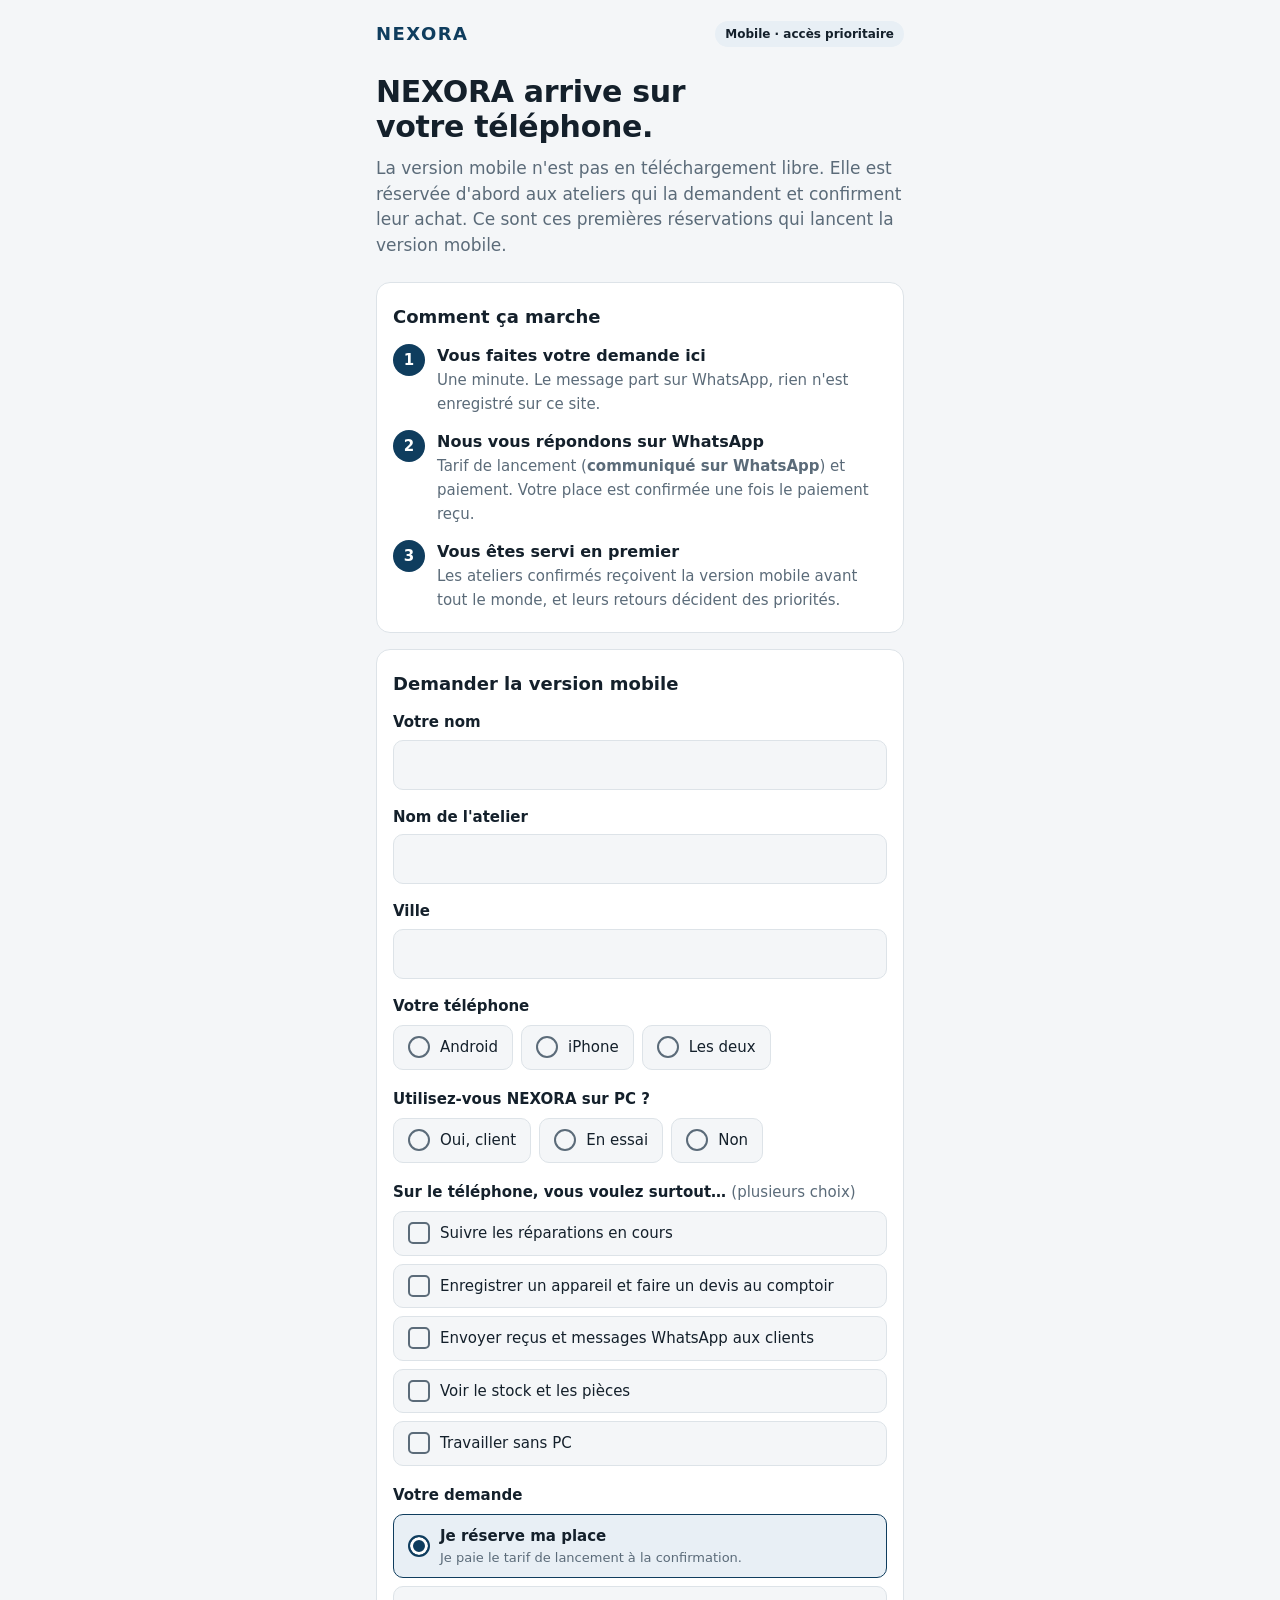
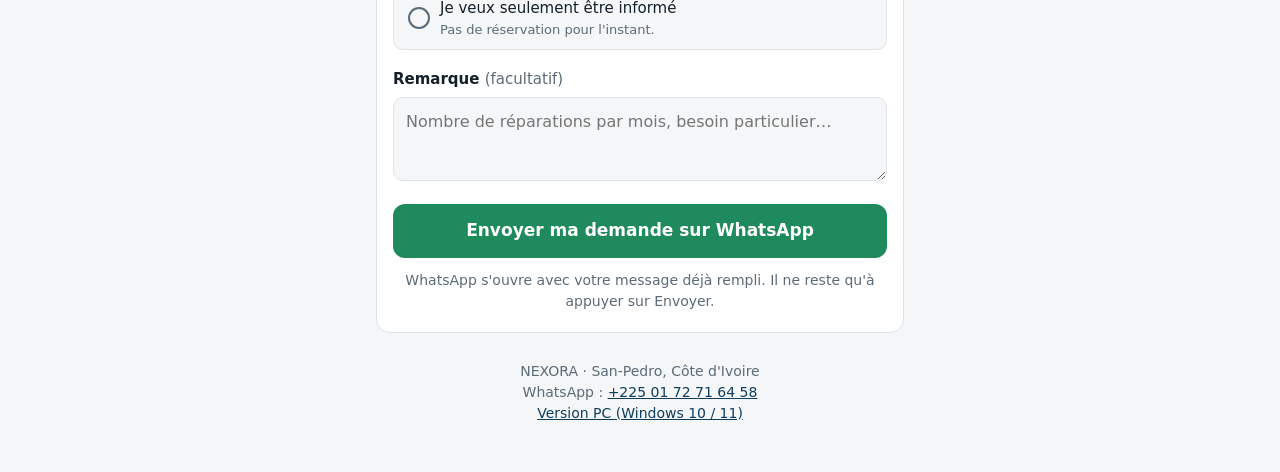
==== mobile/index.html @ f1f53c20 "Ajoute la page de demande « NEXORA Mobile » (accès prioritaire) Page mobile (mobile/index.html) où l" ====
<!doctype html>
<html lang="fr">
<head>
<meta charset="utf-8">
<meta name="viewport" content="width=device-width, initial-scale=1, viewport-fit=cover">
<title>NEXORA Mobile</title>
<meta name="description" content="NEXORA arrive sur téléphone. Réservé d'abord aux ateliers qui en font la demande : réservez votre accès prioritaire sur WhatsApp.">
<meta name="theme-color" content="#0f3d5e">
<style>
  :root {
    --bg: #f4f6f8;
    --surface: #ffffff;
    --text: #14202b;
    --muted: #5b6b79;
    --line: #dde3e8;
    --brand: #0f3d5e;
    --brand-ink: #ffffff;
    --accent: #1f8a5b;
    --accent-ink: #ffffff;
    --chip: #e8eff5;
    --focus: #2b7fd1;
    --error: #b42318;
  }
  @media (prefers-color-scheme: dark) {
    :root:not([data-theme="light"]) {
      --bg: #0e1419;
      --surface: #161f27;
      --text: #e7edf2;
      --muted: #9aabb9;
      --line: #263440;
      --brand: #7fb8e0;
      --brand-ink: #0e1419;
      --accent: #3fbf86;
      --accent-ink: #0b1a12;
      --chip: #1d2934;
      --focus: #7fb8e0;
      --error: #f47067;
    }
  }
  :root[data-theme="dark"] {
    --bg: #0e1419;
    --surface: #161f27;
    --text: #e7edf2;
    --muted: #9aabb9;
    --line: #263440;
    --brand: #7fb8e0;
    --brand-ink: #0e1419;
    --accent: #3fbf86;
    --accent-ink: #0b1a12;
    --chip: #1d2934;
    --focus: #7fb8e0;
    --error: #f47067;
  }
  * { box-sizing: border-box; }
  html { -webkit-text-size-adjust: 100%; }
  body {
    margin: 0;
    background: var(--bg);
    color: var(--text);
    font: 16px/1.5 system-ui, -apple-system, "Segoe UI", Roboto, "Helvetica Neue", Arial, sans-serif;
  }
  .wrap { max-width: 560px; margin: 0 auto; padding: 0 16px 48px; }
  header { padding: 20px 0 8px; display: flex; align-items: center; justify-content: space-between; gap: 12px; }
  .logo { font-weight: 800; letter-spacing: .08em; font-size: 18px; color: var(--brand); }
  .badge {
    font-size: 12px; font-weight: 600; padding: 4px 10px; border-radius: 999px;
    background: var(--chip); color: var(--text); white-space: nowrap;
  }
  h1 { font-size: 30px; line-height: 1.15; margin: 20px 0 12px; letter-spacing: -.01em; text-wrap: balance; }
  .lead { color: var(--muted); margin: 0 0 24px; font-size: 17px; }
  .card {
    background: var(--surface); border: 1px solid var(--line); border-radius: 14px;
    padding: 20px 16px; margin: 0 0 16px;
  }
  h2 { font-size: 18px; margin: 0 0 14px; }
  ol.steps { list-style: none; padding: 0; margin: 0; display: grid; gap: 14px; counter-reset: s; }
  ol.steps li { display: grid; grid-template-columns: 32px 1fr; gap: 12px; align-items: start; counter-increment: s; }
  ol.steps li::before {
    content: counter(s); width: 32px; height: 32px; border-radius: 50%;
    background: var(--brand); color: var(--brand-ink); font-weight: 700;
    display: grid; place-items: center; font-size: 15px;
  }
  ol.steps strong { display: block; }
  ol.steps span { color: var(--muted); font-size: 15px; }
  label.field { display: block; margin: 0 0 16px; }
  .lbl { display: block; font-weight: 600; font-size: 15px; margin: 0 0 6px; }
  .opt { color: var(--muted); font-weight: 400; }
  input[type=text], textarea {
    width: 100%; font: inherit; color: var(--text); background: var(--bg);
    border: 1px solid var(--line); border-radius: 10px; padding: 12px; min-height: 48px;
  }
  textarea { min-height: 84px; resize: vertical; }
  input:focus-visible, textarea:focus-visible, .choice input:focus-visible + span, button:focus-visible {
    outline: 2px solid var(--focus); outline-offset: 2px;
  }
  fieldset { border: 0; padding: 0; margin: 0 0 18px; min-width: 0; }
  legend { font-weight: 600; font-size: 15px; margin: 0 0 8px; padding: 0; }
  .choices { display: flex; flex-wrap: wrap; gap: 8px; }
  .choices.stack { flex-direction: column; }
  .choice { position: relative; }
  .choice input { position: absolute; opacity: 0; width: 1px; height: 1px; }
  .choice > span {
    display: flex; align-items: center; gap: 10px; min-height: 44px; padding: 10px 14px;
    border: 1px solid var(--line); border-radius: 10px; background: var(--bg); cursor: pointer;
    font-size: 15px;
  }
  .choice > span::before {
    content: ""; flex: none; width: 18px; height: 18px; border: 2px solid var(--muted); border-radius: 50%;
  }
  .choice input[type=checkbox] + span::before { border-radius: 5px; }
  .choice input:checked + span { border-color: var(--brand); background: var(--chip); font-weight: 600; }
  .choice input:checked + span::before { border-color: var(--brand); background: var(--brand); box-shadow: inset 0 0 0 3px var(--surface); }
  .choice small { display: block; font-weight: 400; color: var(--muted); font-size: 13px; }
  .err { color: var(--error); font-size: 14px; margin: 0 0 14px; min-height: 0; }
  .err:empty { display: none; }
  button.send {
    width: 100%; min-height: 54px; border: 0; border-radius: 12px; cursor: pointer;
    background: var(--accent); color: var(--accent-ink); font: inherit; font-weight: 700; font-size: 17px;
  }
  .note { color: var(--muted); font-size: 14px; margin: 12px 0 0; text-align: center; }
  .price { font-weight: 700; color: var(--text); }
  footer { color: var(--muted); font-size: 14px; text-align: center; margin-top: 28px; }
  footer a { color: var(--brand); }
</style>
</head>
<body>
<div class="wrap">
  <header>
    <div class="logo">NEXORA</div>
    <div class="badge">Mobile · accès prioritaire</div>
  </header>

  <h1>NEXORA arrive sur votre téléphone.</h1>
  <p class="lead">
    La version mobile n'est pas en téléchargement libre. Elle est réservée d'abord aux ateliers
    qui la demandent et confirment leur achat. Ce sont ces premières réservations qui lancent la version mobile.
  </p>

  <section class="card" aria-labelledby="how">
    <h2 id="how">Comment ça marche</h2>
    <ol class="steps">
      <li><div><strong>Vous faites votre demande ici</strong><span>Une minute. Le message part sur WhatsApp, rien n'est enregistré sur ce site.</span></div></li>
      <li><div><strong>Nous vous répondons sur WhatsApp</strong><span>Tarif de lancement (<span class="price" id="price">communiqué sur WhatsApp</span>) et paiement. Votre place est confirmée une fois le paiement reçu.</span></div></li>
      <li><div><strong>Vous êtes servi en premier</strong><span>Les ateliers confirmés reçoivent la version mobile avant tout le monde, et leurs retours décident des priorités.</span></div></li>
    </ol>
  </section>

  <form class="card" id="form" novalidate aria-labelledby="ftitle">
    <h2 id="ftitle">Demander la version mobile</h2>

    <label class="field">
      <span class="lbl">Votre nom</span>
      <input type="text" name="nom" autocomplete="name" required>
    </label>
    <label class="field">
      <span class="lbl">Nom de l'atelier</span>
      <input type="text" name="atelier" autocomplete="organization" required>
    </label>
    <label class="field">
      <span class="lbl">Ville</span>
      <input type="text" name="ville" autocomplete="address-level2" required>
    </label>

    <fieldset>
      <legend>Votre téléphone</legend>
      <div class="choices">
        <label class="choice"><input type="radio" name="tel" value="Android" required><span>Android</span></label>
        <label class="choice"><input type="radio" name="tel" value="iPhone"><span>iPhone</span></label>
        <label class="choice"><input type="radio" name="tel" value="Android et iPhone"><span>Les deux</span></label>
      </div>
    </fieldset>

    <fieldset>
      <legend>Utilisez-vous NEXORA sur PC ?</legend>
      <div class="choices">
        <label class="choice"><input type="radio" name="pc" value="Oui, client" required><span>Oui, client</span></label>
        <label class="choice"><input type="radio" name="pc" value="Oui, en essai"><span>En essai</span></label>
        <label class="choice"><input type="radio" name="pc" value="Non"><span>Non</span></label>
      </div>
    </fieldset>

    <fieldset>
      <legend>Sur le téléphone, vous voulez surtout… <span class="opt">(plusieurs choix)</span></legend>
      <div class="choices stack">
        <label class="choice"><input type="checkbox" name="usage" value="Suivre les réparations en cours"><span>Suivre les réparations en cours</span></label>
        <label class="choice"><input type="checkbox" name="usage" value="Enregistrer un appareil et faire un devis au comptoir"><span>Enregistrer un appareil et faire un devis au comptoir</span></label>
        <label class="choice"><input type="checkbox" name="usage" value="Envoyer reçus et messages WhatsApp aux clients"><span>Envoyer reçus et messages WhatsApp aux clients</span></label>
        <label class="choice"><input type="checkbox" name="usage" value="Voir le stock et les pièces"><span>Voir le stock et les pièces</span></label>
        <label class="choice"><input type="checkbox" name="usage" value="Travailler sans PC"><span>Travailler sans PC</span></label>
      </div>
    </fieldset>

    <fieldset>
      <legend>Votre demande</legend>
      <div class="choices stack">
        <label class="choice"><input type="radio" name="type" value="reservation" required checked>
          <span><span>Je réserve ma place<small>Je paie le tarif de lancement à la confirmation.</small></span></span></label>
        <label class="choice"><input type="radio" name="type" value="info">
          <span><span>Je veux seulement être informé<small>Pas de réservation pour l'instant.</small></span></span></label>
      </div>
    </fieldset>

    <label class="field">
      <span class="lbl">Remarque <span class="opt">(facultatif)</span></span>
      <textarea name="remarque" placeholder="Nombre de réparations par mois, besoin particulier…"></textarea>
    </label>

    <p class="err" id="err" role="alert"></p>
    <button class="send" type="submit">Envoyer ma demande sur WhatsApp</button>
    <p class="note">WhatsApp s'ouvre avec votre message déjà rempli. Il ne reste qu'à appuyer sur Envoyer.</p>
  </form>

  <footer>
    NEXORA · San-Pedro, Côte d'Ivoire<br>
    WhatsApp : <a id="wa-link" href="https://wa.me/2250172716458">+225 01 72 71 64 58</a><br>
    <a href="https://github.com/CHARLY93EXCES/nexora">Version PC (Windows 10 / 11)</a>
  </footer>
</div>

<script>
  // Réglages à modifier
  var CONFIG = {
    whatsapp: "2250172716458",   // numéro international, chiffres uniquement
    prixLancement: ""            // ex. "15 000 FCFA" ; laisser vide pour donner le prix sur WhatsApp
  };

  if (CONFIG.prixLancement) {
    document.getElementById("price").textContent = CONFIG.prixLancement;
  }
  document.getElementById("wa-link").href = "https://wa.me/" + CONFIG.whatsapp;

  var form = document.getElementById("form");
  var err = document.getElementById("err");

  form.addEventListener("submit", function (e) {
    e.preventDefault();
    var f = form.elements;
    var nom = f.nom.value.trim();
    var atelier = f.atelier.value.trim();
    var ville = f.ville.value.trim();
    var tel = (form.querySelector("input[name=tel]:checked") || {}).value;
    var pc = (form.querySelector("input[name=pc]:checked") || {}).value;
    var type = (form.querySelector("input[name=type]:checked") || {}).value;

    var missing = [];
    if (!nom) missing.push("votre nom");
    if (!atelier) missing.push("le nom de l'atelier");
    if (!ville) missing.push("la ville");
    if (!tel) missing.push("votre téléphone");
    if (!pc) missing.push("NEXORA sur PC");
    if (missing.length) {
      err.textContent = "Il manque : " + missing.join(", ") + ".";
      return;
    }
    err.textContent = "";

    var usages = Array.prototype.map.call(
      form.querySelectorAll("input[name=usage]:checked"),
      function (c) { return c.value; }
    );
    var remarque = f.remarque.value.trim();

    var lines = [
      type === "reservation" ? "*NEXORA Mobile — RÉSERVATION*" : "*NEXORA Mobile — DEMANDE D'INFO*",
      "Nom : " + nom,
      "Atelier : " + atelier,
      "Ville : " + ville,
      "Téléphone : " + tel,
      "NEXORA sur PC : " + pc
    ];
    if (usages.length) lines.push("Besoins : " + usages.join(" ; "));
    if (remarque) lines.push("Remarque : " + remarque);
    if (type === "reservation") lines.push("", "Je réserve ma place et je paie le tarif de lancement à la confirmation.");

    window.location.href = "https://wa.me/" + CONFIG.whatsapp + "?text=" + encodeURIComponent(lines.join("\n"));
  });
</script>
</body>
</html>
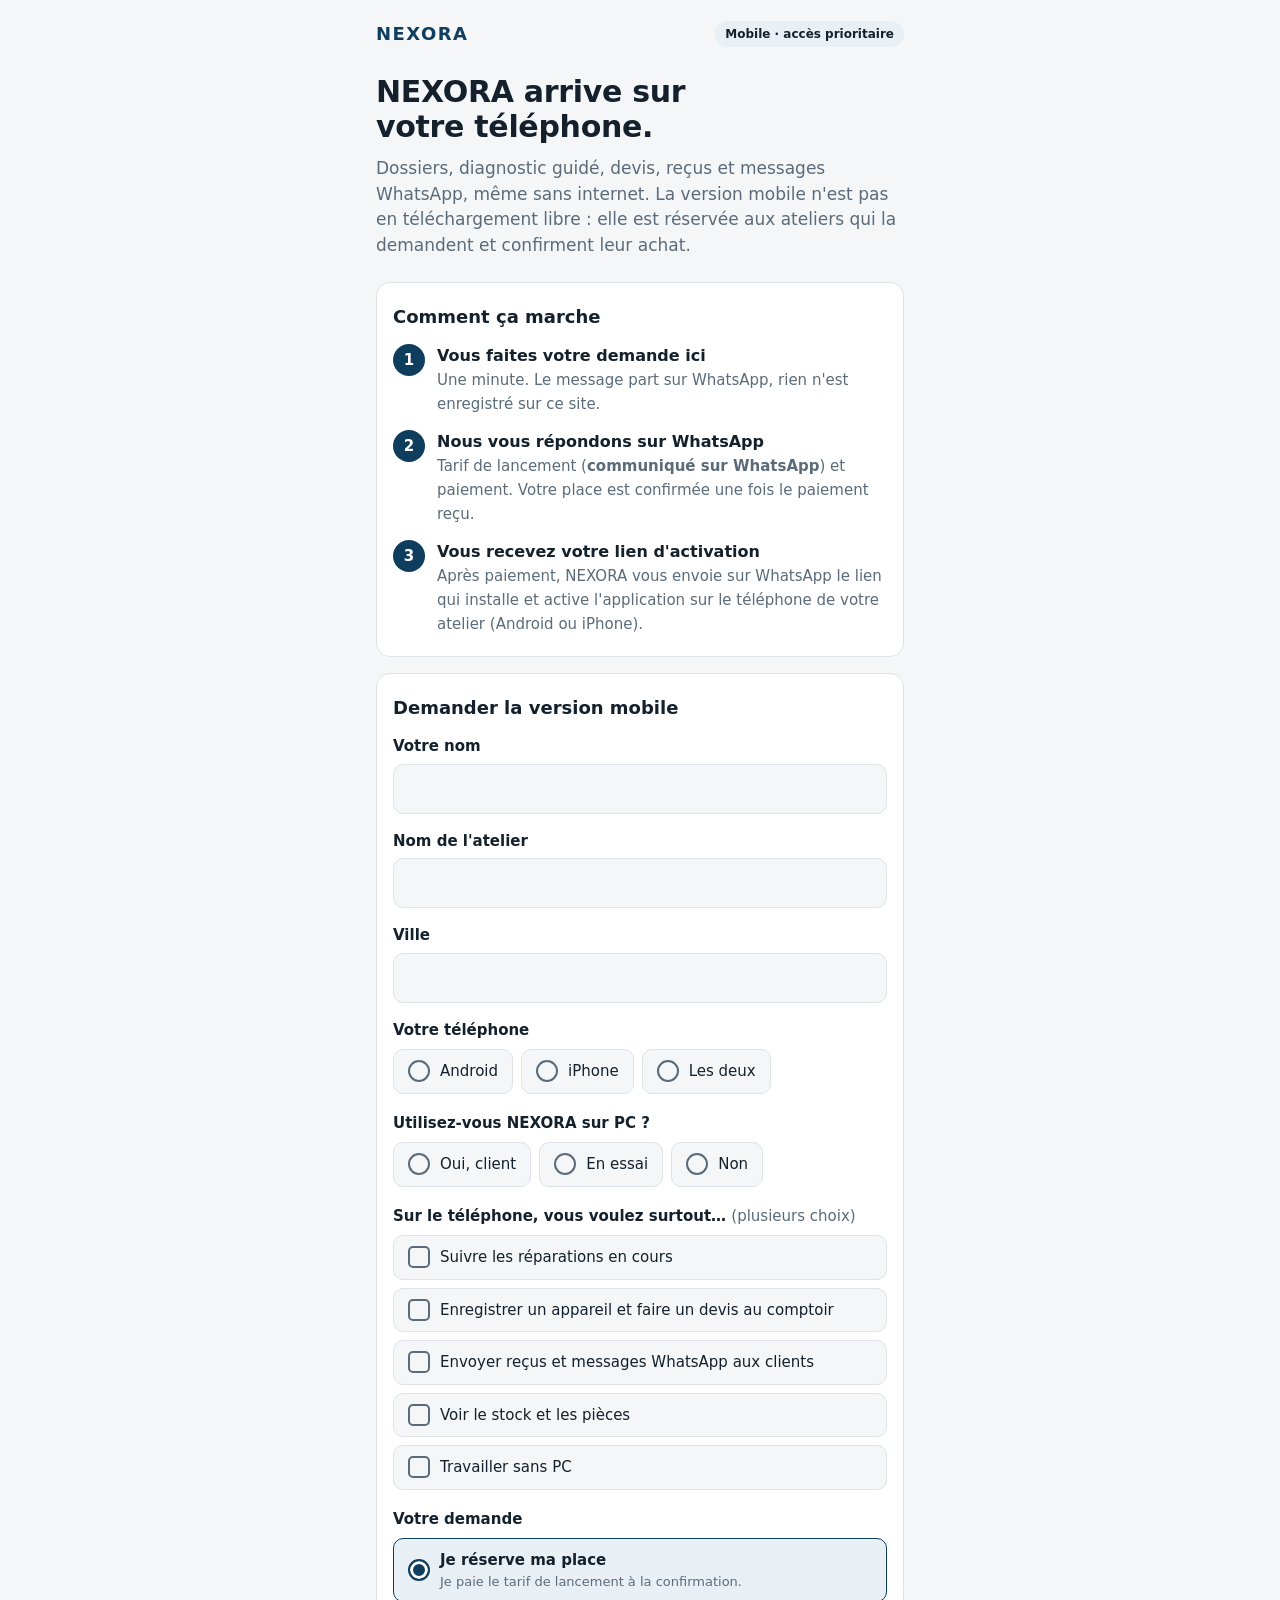
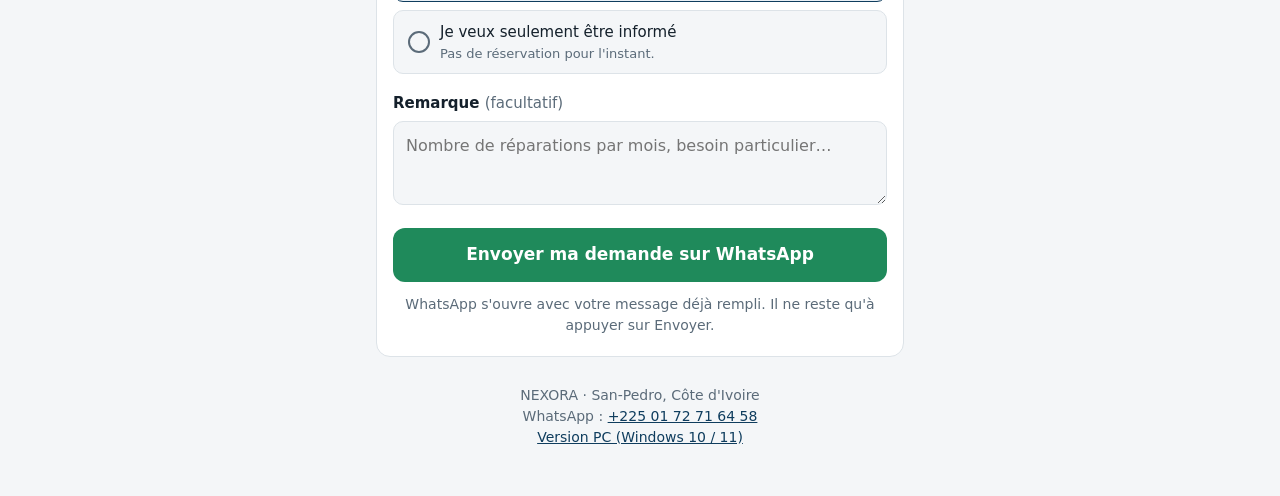
==== commit eaabe92b: "Ajoute NEXORA Mobile : application installable pour Android et iPhone Application web installable (P" ====
--- a/mobile/index.html
+++ b/mobile/index.html
@@ -132,8 +132,8 @@
 
   <h1>NEXORA arrive sur votre téléphone.</h1>
   <p class="lead">
-    La version mobile n'est pas en téléchargement libre. Elle est réservée d'abord aux ateliers
-    qui la demandent et confirment leur achat. Ce sont ces premières réservations qui lancent la version mobile.
+    Dossiers, diagnostic guidé, devis, reçus et messages WhatsApp, même sans internet.
+    La version mobile n'est pas en téléchargement libre : elle est réservée aux ateliers qui la demandent et confirment leur achat.
   </p>
 
   <section class="card" aria-labelledby="how">
@@ -141,7 +141,7 @@
     <ol class="steps">
       <li><div><strong>Vous faites votre demande ici</strong><span>Une minute. Le message part sur WhatsApp, rien n'est enregistré sur ce site.</span></div></li>
       <li><div><strong>Nous vous répondons sur WhatsApp</strong><span>Tarif de lancement (<span class="price" id="price">communiqué sur WhatsApp</span>) et paiement. Votre place est confirmée une fois le paiement reçu.</span></div></li>
-      <li><div><strong>Vous êtes servi en premier</strong><span>Les ateliers confirmés reçoivent la version mobile avant tout le monde, et leurs retours décident des priorités.</span></div></li>
+      <li><div><strong>Vous recevez votre lien d'activation</strong><span>Après paiement, NEXORA vous envoie sur WhatsApp le lien qui installe et active l'application sur le téléphone de votre atelier (Android ou iPhone).</span></div></li>
     </ol>
   </section>
 
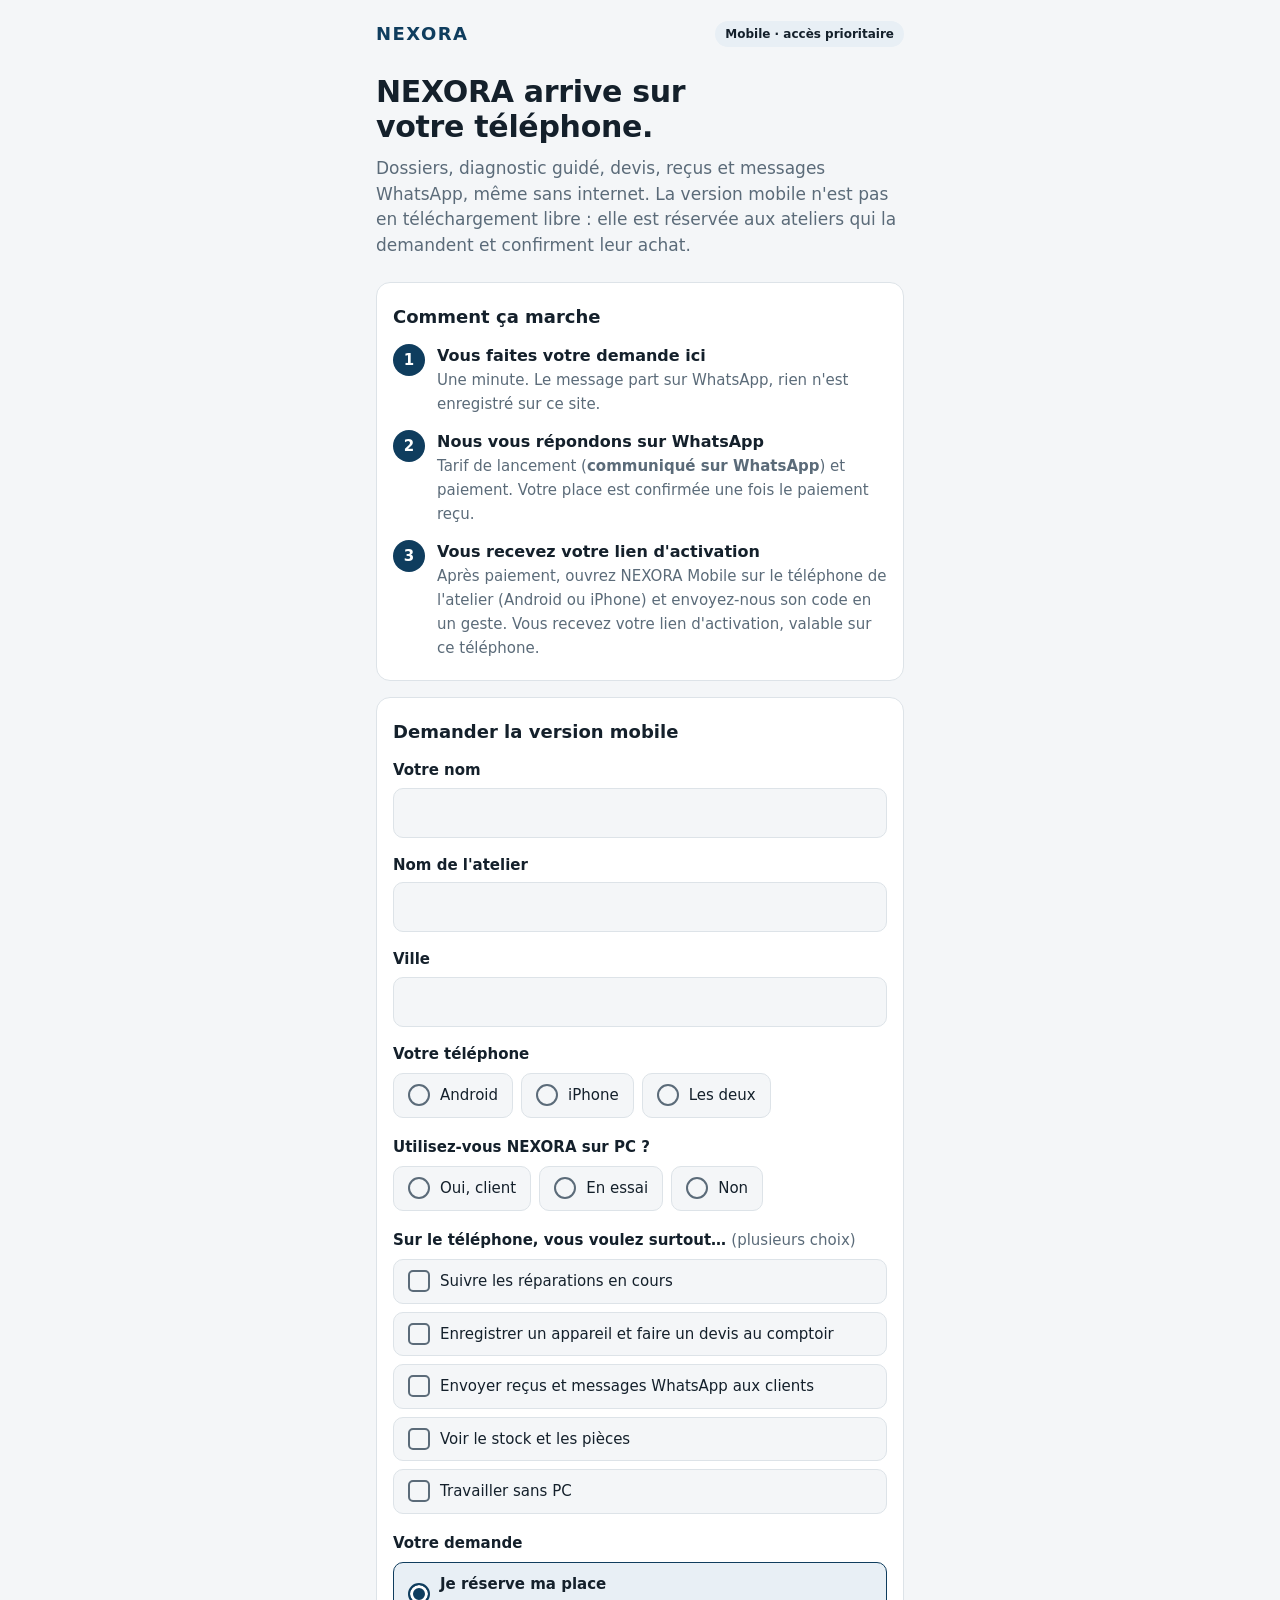
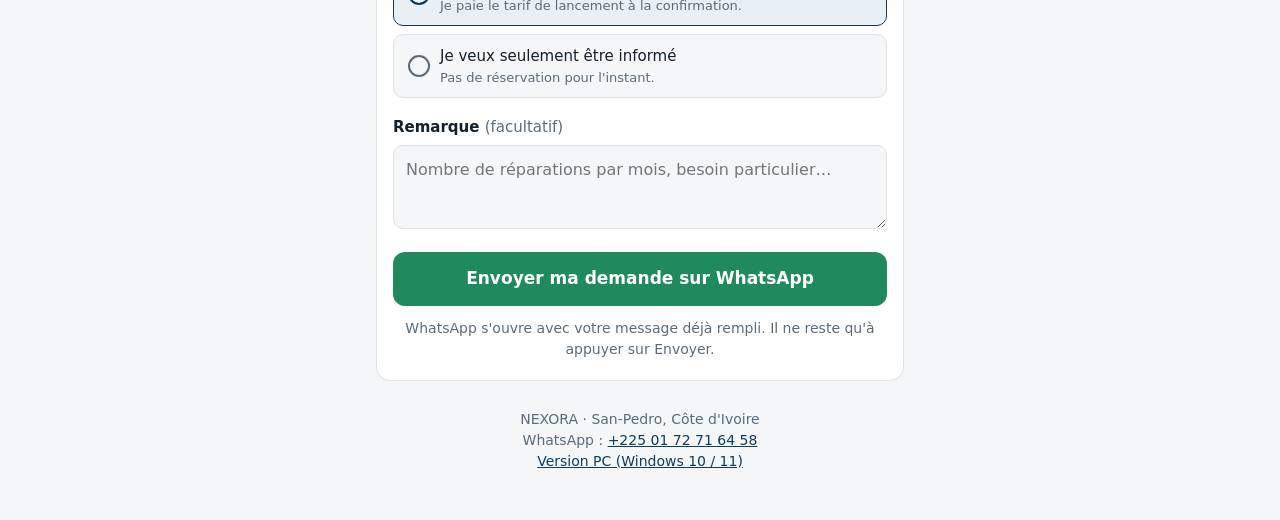
==== commit 53784dae: "Sécurité NEXORA Mobile : licences par téléphone, code d'accès, sauvegardes chiffrées Licences : - ch" ====
--- a/mobile/index.html
+++ b/mobile/index.html
@@ -141,7 +141,7 @@
     <ol class="steps">
       <li><div><strong>Vous faites votre demande ici</strong><span>Une minute. Le message part sur WhatsApp, rien n'est enregistré sur ce site.</span></div></li>
       <li><div><strong>Nous vous répondons sur WhatsApp</strong><span>Tarif de lancement (<span class="price" id="price">communiqué sur WhatsApp</span>) et paiement. Votre place est confirmée une fois le paiement reçu.</span></div></li>
-      <li><div><strong>Vous recevez votre lien d'activation</strong><span>Après paiement, NEXORA vous envoie sur WhatsApp le lien qui installe et active l'application sur le téléphone de votre atelier (Android ou iPhone).</span></div></li>
+      <li><div><strong>Vous recevez votre lien d'activation</strong><span>Après paiement, ouvrez NEXORA Mobile sur le téléphone de l'atelier (Android ou iPhone) et envoyez-nous son code en un geste. Vous recevez votre lien d'activation, valable sur ce téléphone.</span></div></li>
     </ol>
   </section>
 
